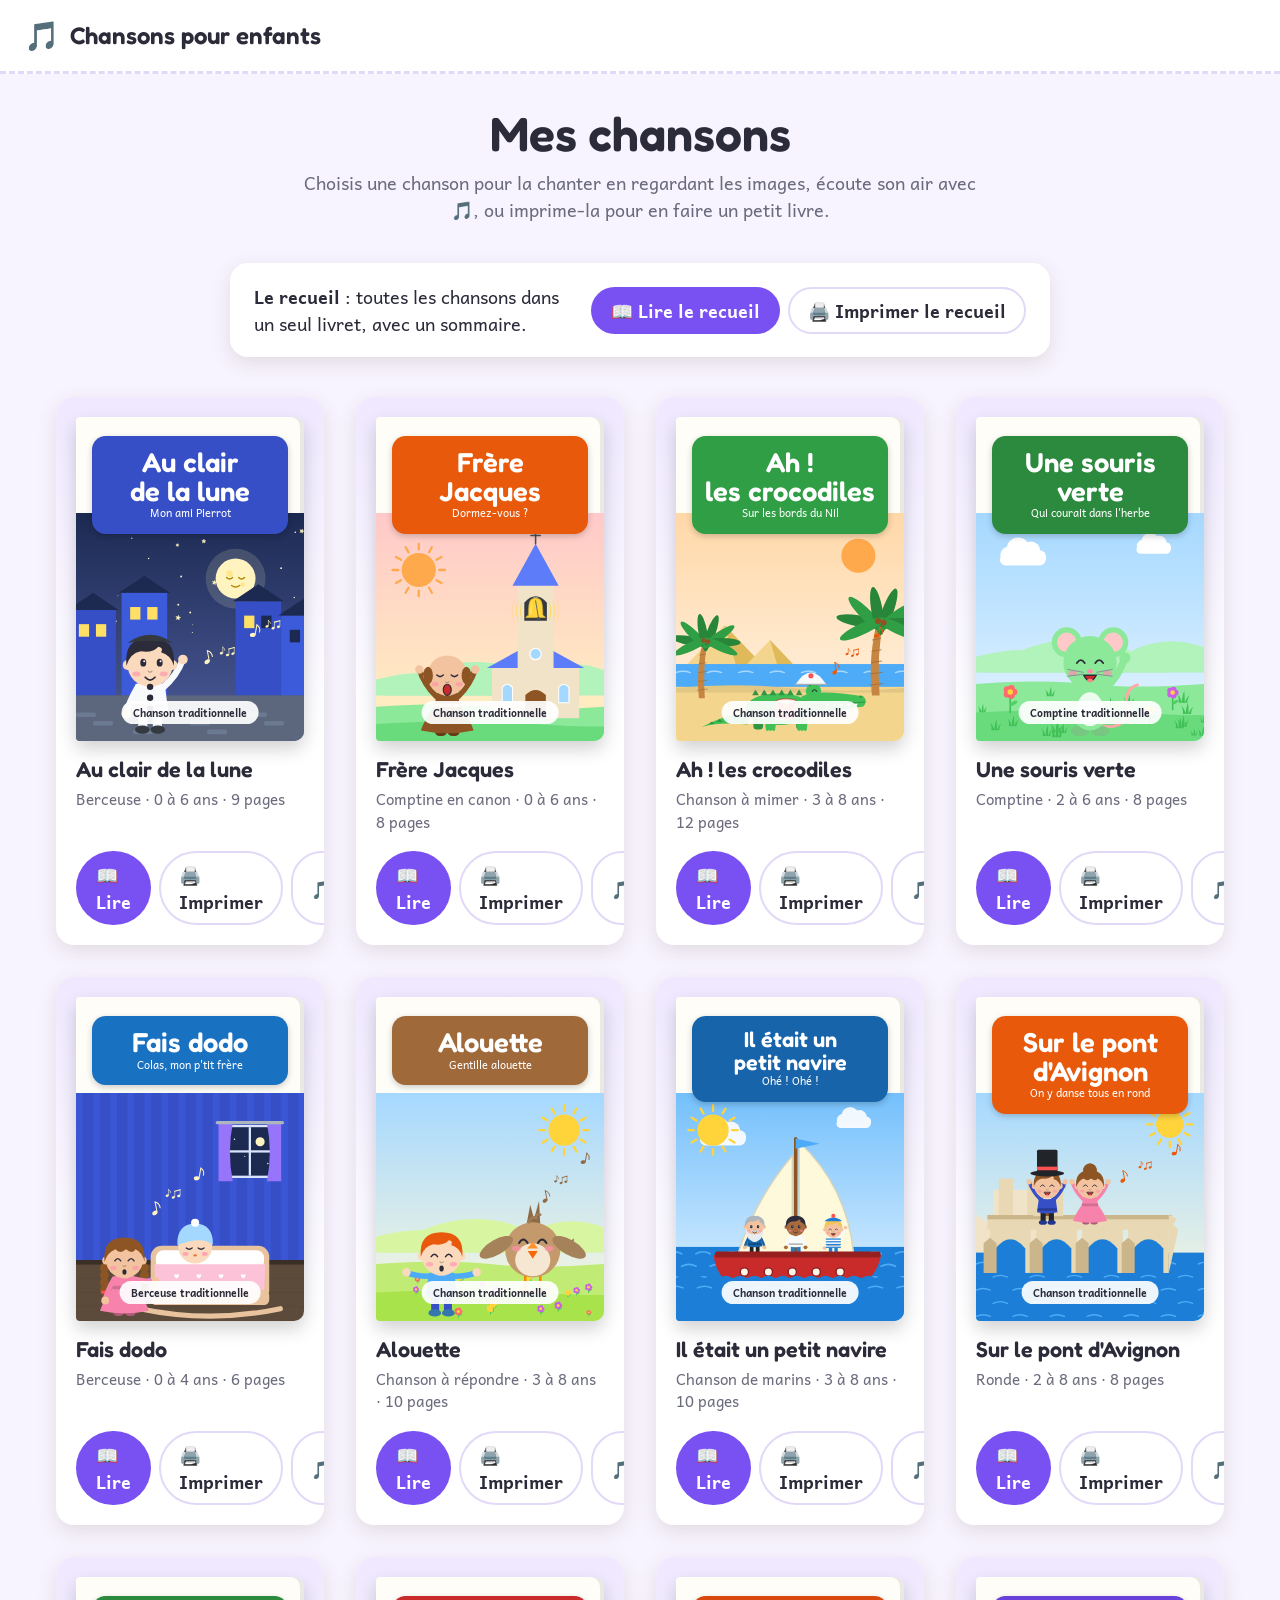
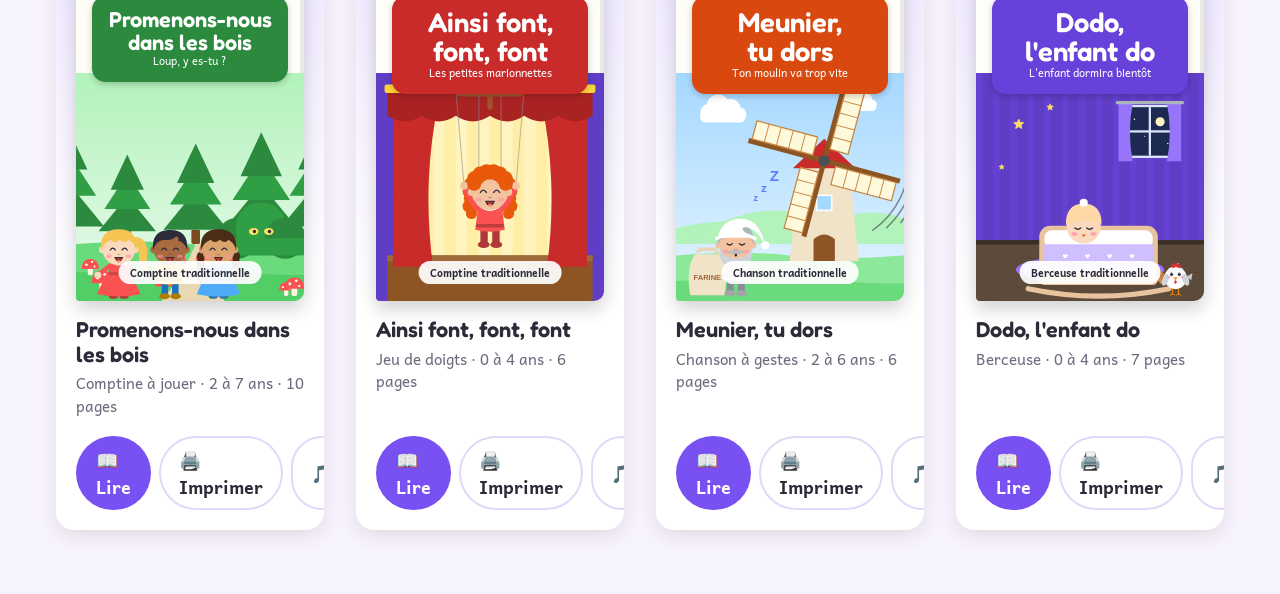
==== index.html @ 03549ecc "Premier recueil de chansons enfantines illustrées Douze chansons et berceuses traditionnelles (Au cl" ====
<!DOCTYPE html>
<html lang="fr">
<head>
  <meta charset="utf-8">
  <meta name="viewport" content="width=device-width, initial-scale=1">
  <title>Chansons pour enfants</title>
  <meta name="description" content="Des chansons enfantines et berceuses illustrées, à lire, écouter et imprimer.">
  <link rel="icon" href="icones/icone.svg" type="image/svg+xml">
  <link rel="apple-touch-icon" href="icones/apple-touch-icon.png">
  <link rel="manifest" href="manifest.webmanifest">
  <meta name="theme-color" content="#7950f2">
  <meta name="mobile-web-app-capable" content="yes">
  <meta name="apple-mobile-web-app-title" content="Chansons">
  <meta name="apple-mobile-web-app-status-bar-style" content="default">
  <link rel="stylesheet" href="css/site.css">
  <link rel="stylesheet" href="css/pages.css">
</head>
<body>
  <header class="entete">
    <a class="entete__logo" href="index.html"><span aria-hidden="true">🎵</span> Chansons pour enfants</a>
    <div class="entete__actions">
      <button class="bouton bouton--secondaire" id="installer" type="button" hidden>📲 Installer l'application</button>
    </div>
  </header>

  <main class="contenu">
    <section class="intro">
      <h1>Mes chansons</h1>
      <p>Choisis une chanson pour la chanter en regardant les images, écoute son air avec 🎵, ou imprime-la pour en faire un petit livre.</p>
    </section>

    <section class="recueil">
      <p><strong>Le recueil</strong> : toutes les chansons dans un seul livret, avec un sommaire.</p>
      <div class="recueil__actions">
        <a class="bouton" href="lire.html?recueil">📖 Lire le recueil</a>
        <a class="bouton bouton--secondaire" href="imprimer.html?recueil">🖨️ Imprimer le recueil</a>
      </div>
    </section>

    <section id="etageres" class="etageres" aria-live="polite">
      <p class="message">Chargement des chansons…</p>
    </section>
  </main>

  <script src="chansons/catalogue.js"></script>
  <script src="js/chansons.js"></script>
  <script src="js/melodie.js"></script>
  <script src="js/bibliotheque.js"></script>
  <script src="js/pwa.js"></script>
</body>
</html>
---- css/site.css ----
/* Interface du site (bibliothèque, lecteur, impression). */

:root {
  --fond: #f8f4ff;
  --surface: #ffffff;
  --encre: #2b2b3a;
  --doux: #6b6b7e;
  --accent: #7950f2;
  --accent-fonce: #6741d9;
  --bleu: #3a7bd5;
  --bord: #e2d8f7;
  --ombre: 0 6px 20px rgb(60 40 10 / 0.12);
  --rayon: 18px;
  color-scheme: light;
}

* {
  box-sizing: border-box;
}

[hidden] {
  display: none !important;
}

html,
body {
  margin: 0;
}

body {
  min-height: 100vh;
  background: var(--fond);
  color: var(--encre);
  font-family: "Andika", system-ui, sans-serif;
  font-size: 18px;
  line-height: 1.5;
}

h1,
h2,
h3 {
  font-family: "Fredoka", system-ui, sans-serif;
  font-weight: 600;
  line-height: 1.15;
}

a {
  color: var(--bleu);
}

/* --- En-tête ----------------------------------------------------------- */

.entete {
  display: flex;
  align-items: center;
  gap: 16px;
  flex-wrap: wrap;
  padding: 14px 24px;
  background: var(--surface);
  border-bottom: 3px dashed var(--bord);
}

.entete__logo {
  display: flex;
  align-items: center;
  gap: 10px;
  color: var(--encre);
  text-decoration: none;
  font-family: "Fredoka", system-ui, sans-serif;
  font-size: 1.5rem;
  font-weight: 600;
}

.entete__logo span {
  font-size: 1.8rem;
}

.entete__titre {
  flex: 1;
  margin: 0;
  font-size: 1.2rem;
  color: var(--doux);
  overflow: hidden;
  text-overflow: ellipsis;
  white-space: nowrap;
}

.entete__actions {
  display: flex;
  gap: 8px;
  flex-wrap: wrap;
  margin-left: auto;
}

/* --- Boutons ----------------------------------------------------------- */

.bouton {
  display: inline-flex;
  align-items: center;
  justify-content: center;
  gap: 8px;
  min-height: 44px;
  padding: 8px 18px;
  border: 2px solid transparent;
  border-radius: 999px;
  background: var(--accent);
  color: #fff;
  font: inherit;
  font-weight: 700;
  text-decoration: none;
  cursor: pointer;
  transition: transform 0.1s, background 0.15s;
}

.bouton:hover {
  background: var(--accent-fonce);
}

.bouton:active {
  transform: scale(0.97);
}

.bouton:focus-visible {
  outline: 3px solid var(--bleu);
  outline-offset: 2px;
}

.bouton--secondaire {
  background: var(--surface);
  border-color: var(--bord);
  color: var(--encre);
}

.bouton--secondaire:hover {
  background: #fff1dc;
}

.bouton--rond {
  width: 56px;
  height: 56px;
  padding: 0;
  font-size: 1.6rem;
}

.bouton[disabled] {
  opacity: 0.35;
  cursor: default;
  transform: none;
}

/* --- Bibliothèque ------------------------------------------------------ */

.contenu {
  max-width: 1200px;
  margin: 0 auto;
  padding: 32px 16px 64px;
}

.intro {
  max-width: 680px;
  margin: 0 auto 40px;
  text-align: center;
}

.intro h1 {
  margin: 0 0 8px;
  font-size: clamp(2rem, 5vw, 3rem);
}

.intro p {
  margin: 0;
  color: var(--doux);
}

.etageres {
  display: grid;
  grid-template-columns: repeat(auto-fill, minmax(240px, 1fr));
  gap: 32px;
}

.carte {
  display: flex;
  flex-direction: column;
  background: var(--surface);
  border-radius: var(--rayon);
  box-shadow: var(--ombre);
  overflow: hidden;
}

.carte__couverture {
  display: block;
  padding: 20px 20px 0;
  background: linear-gradient(#efe8ff, #fff);
}

.carte__couverture .page {
  width: 100%;
  aspect-ratio: 148 / 210;
  border-radius: 4px 10px 10px 4px;
  box-shadow: -4px 0 0 rgb(0 0 0 / 0.08) inset, 0 8px 18px rgb(0 0 0 / 0.18);
  transition: transform 0.2s;
}

.carte__couverture:hover .page {
  transform: rotate(-1.5deg) scale(1.02);
}

.carte__corps {
  display: flex;
  flex-direction: column;
  gap: 6px;
  flex: 1;
  padding: 16px 20px 20px;
}

.carte__corps h2 {
  margin: 0;
  font-size: 1.35rem;
}

.carte__meta {
  margin: 0;
  color: var(--doux);
  font-size: 0.95rem;
}

.carte__actions {
  display: flex;
  gap: 8px;
  margin-top: auto;
  padding-top: 12px;
}

.carte__actions .bouton {
  flex: 1;
}

.message {
  padding: 24px;
  border-radius: var(--rayon);
  background: var(--surface);
  text-align: center;
  color: var(--doux);
}

.message--erreur {
  color: #b3261e;
}

/* --- Lecteur ----------------------------------------------------------- */

.lecteur {
  display: flex;
  flex-direction: column;
  height: 100vh;
  height: 100dvh;
  overflow: hidden;
}

.scene {
  position: relative;
  flex: 1;
  display: flex;
  align-items: center;
  justify-content: center;
  min-height: 0;
  padding: 16px;
}

.double-page {
  --hauteur: min(calc(100dvh - 190px), calc((100vw - 48px) * 210 / 148 / var(--nb, 1)));
  display: flex;
  filter: drop-shadow(0 10px 24px rgb(60 40 10 / 0.22));
  animation: apparition 0.3s ease-out;
}

.double-page .page {
  height: var(--hauteur);
  aspect-ratio: 148 / 210;
}

.double-page .page:first-child:not(:last-child) {
  border-radius: 10px 0 0 10px;
  box-shadow: inset -18px 0 22px -18px rgb(0 0 0 / 0.35);
}

.double-page .page:last-child:not(:first-child) {
  border-radius: 0 10px 10px 0;
  box-shadow: inset 18px 0 22px -18px rgb(0 0 0 / 0.35);
}

.double-page .page:only-child {
  border-radius: 10px;
}

@keyframes apparition {
  from {
    opacity: 0;
    transform: translateY(6px);
  }
}

.navigation {
  display: flex;
  align-items: center;
  justify-content: center;
  gap: 20px;
  padding: 8px 16px 20px;
}

.navigation__position {
  min-width: 120px;
  text-align: center;
  color: var(--doux);
  font-weight: 700;
}

/* --- Impression -------------------------------------------------------- */

.impression {
  display: grid;
  grid-template-columns: 340px 1fr;
  gap: 24px;
  max-width: 1400px;
  margin: 0 auto;
  padding: 24px 16px 64px;
}

.reglages {
  position: sticky;
  top: 16px;
  align-self: start;
  display: flex;
  flex-direction: column;
  gap: 18px;
  padding: 20px;
  background: var(--surface);
  border-radius: var(--rayon);
  box-shadow: var(--ombre);
}

.reglages h2 {
  margin: 0;
  font-size: 1.3rem;
}

.reglages fieldset {
  margin: 0;
  padding: 0;
  border: 0;
}

.reglages legend {
  margin-bottom: 6px;
  font-weight: 700;
}

.choix {
  display: flex;
  flex-wrap: wrap;
  gap: 6px;
}

.choix label {
  position: relative;
  flex: 1 1 auto;
}

.choix input {
  position: absolute;
  opacity: 0;
}

.choix span {
  display: block;
  padding: 8px 12px;
  border: 2px solid var(--bord);
  border-radius: 12px;
  text-align: center;
  font-size: 0.95rem;
  cursor: pointer;
}

.choix input:checked + span {
  border-color: var(--accent);
  background: #fff1ea;
  font-weight: 700;
}

.choix input:focus-visible + span {
  outline: 3px solid var(--bleu);
  outline-offset: 2px;
}

.case {
  display: flex;
  gap: 8px;
  align-items: flex-start;
  font-size: 0.95rem;
}

.case input {
  margin-top: 5px;
}

.aide {
  margin: 0;
  padding: 14px 16px;
  border-radius: 12px;
  background: #eef5ff;
  font-size: 0.9rem;
}

.aide ol,
.aide ul {
  margin: 6px 0 0;
  padding-left: 20px;
}

.aide strong {
  display: block;
}

.apercu {
  display: flex;
  flex-direction: column;
  align-items: center;
  gap: 28px;
  min-width: 0;
}

/* Prend toute la largeur : impression.js la mesure pour réduire les feuilles. */
.apercu__feuilles {
  display: flex;
  flex-direction: column;
  align-items: center;
  align-self: stretch;
  gap: 28px;
  min-width: 0;
}

.apercu__resume {
  margin: 0;
  color: var(--doux);
  text-align: center;
}

.feuille-bloc {
  display: flex;
  flex-direction: column;
  align-items: center;
  gap: 8px;
}

.feuille-bloc__etiquette {
  color: var(--doux);
  font-size: 0.9rem;
  font-weight: 700;
}

/* La feuille est dimensionnée en millimètres ; à l'écran on la réduit. */
.feuille {
  display: flex;
  width: var(--l);
  height: var(--h);
  padding: var(--marge);
  background: #fff;
  box-shadow: var(--ombre);
  zoom: var(--echelle, 1);
}

.feuille .page {
  flex: 1 1 0;
  min-width: 0;
  height: 100%;
}

.feuille--livret .page + .page {
  border-left: 0.2mm dashed rgb(0 0 0 / 0.12);
}

@media (max-width: 860px) {
  .impression {
    grid-template-columns: 1fr;
  }

  .reglages {
    position: static;
  }

  .entete__titre {
    display: none;
  }
}

@media (max-width: 520px) {
  .entete {
    padding: 12px 16px;
  }

  .navigation {
    gap: 12px;
  }

  .bouton--rond {
    width: 48px;
    height: 48px;
  }
}

/* --- Sortie papier ----------------------------------------------------- */

@media print {
  body {
    background: #fff;
  }

  .ecran-seulement,
  .entete,
  .reglages,
  .apercu__resume,
  .feuille-bloc__etiquette {
    display: none !important;
  }

  .impression,
  .apercu,
  .apercu__feuilles,
  .feuille-bloc {
    display: block;
    margin: 0;
    padding: 0;
    gap: 0;
  }

  .feuille {
    zoom: 1;
    box-shadow: none;
    break-after: page;
    page-break-after: always;
  }

  .feuille-bloc:last-child .feuille {
    break-after: auto;
    page-break-after: auto;
  }

  .feuille--livret .page + .page {
    border-left: 0;
  }
}

/* --- Chansons ---------------------------------------------------------- */

.carte__actions .carte__air {
  flex: 0 0 auto;
  min-width: 48px;
}

.recueil {
  display: flex;
  flex-wrap: wrap;
  align-items: center;
  justify-content: center;
  gap: 12px 24px;
  max-width: 820px;
  margin: 0 auto 40px;
  padding: 20px 24px;
  border-radius: var(--rayon);
  background: var(--surface);
  box-shadow: var(--ombre);
}

.recueil p {
  margin: 0;
  flex: 1 1 280px;
}

.recueil__actions {
  display: flex;
  gap: 8px;
  flex-wrap: wrap;
}
---- css/pages.css ----
/*
 * Apparence des pages d'un livre.
 *
 * Une page prend la taille que lui donne son parent (écran ou feuille).
 * Tout est exprimé en unités de conteneur : 1cqw = 1 % de la largeur de la
 * page, 1cqh = 1 % de sa hauteur. Le rendu est donc identique à l'écran et
 * à l'impression, quel que soit le format du papier.
 */

/* Polices hébergées avec le site (licence OFL, voir polices/) : aucune requête
   vers un service externe, et disponibles hors ligne dès l'installation. */
@font-face {
  font-family: "Andika";
  font-style: normal;
  font-weight: 400;
  font-display: swap;
  src: url("../polices/andika-400.woff2") format("woff2");
}

@font-face {
  font-family: "Andika";
  font-style: normal;
  font-weight: 700;
  font-display: swap;
  src: url("../polices/andika-700.woff2") format("woff2");
}

/* Fredoka est une police variable : un seul fichier pour les graisses 500 et 600. */
@font-face {
  font-family: "Fredoka";
  font-style: normal;
  font-weight: 300 700;
  font-display: swap;
  src: url("../polices/fredoka.woff2") format("woff2");
}

.page {
  --couleur: #3a7bd5;
  --fond: #fffdf7;
  --encre: #2b2b3a;

  position: relative;
  container-type: size;
  overflow: hidden;
  box-sizing: border-box;
  background: var(--fond);
  color: var(--encre);
  font-family: "Andika", "Comic Sans MS", "Trebuchet MS", system-ui, sans-serif;
  -webkit-print-color-adjust: exact;
  print-color-adjust: exact;
}

.page *,
.page *::before,
.page *::after {
  box-sizing: border-box;
}

.page p {
  margin: 0;
}

.page__image {
  display: block;
  width: 100%;
  height: 100%;
  /* Les scènes carrées doivent garder leurs personnages jusqu'aux bords. */
  object-fit: contain;
}

.page__texte {
  font-size: 5.2cqw;
  line-height: 1.4;
  text-wrap: pretty;
}

.page__texte p + p {
  margin-top: 0.55em;
}

.page__numero {
  position: absolute;
  bottom: 2.2cqh;
  left: 0;
  right: 0;
  text-align: center;
  font-size: 3.2cqw;
  opacity: 0.55;
}

.page__titre {
  margin: 0;
  font-family: "Fredoka", "Andika", system-ui, sans-serif;
  font-weight: 600;
  font-size: 11cqw;
  line-height: 1.05;
  text-wrap: balance;
}

.page__sous-titre {
  margin-top: 1.5cqw;
  font-size: 4.8cqw;
}

/* --- Illustration : image + texte ------------------------------------- */

.page--illustration {
  display: flex;
  flex-direction: column;
}

.page--illustration .page__cadre {
  /* Un texte long peut prendre de la place sans sortir de la page. */
  flex: 0 1 63%;
  min-height: 0;
  overflow: hidden;
}

.page--illustration .page__texte {
  flex: 1;
  display: flex;
  flex-direction: column;
  justify-content: center;
  padding: 3cqw 9cqw 8cqh;
  text-align: center;
}

.page--image-bas {
  flex-direction: column-reverse;
}

.page--image-bas .page__texte {
  padding: 8cqh 9cqw 3cqw;
}

/* Image sur toute la page, texte dans une bulle. */
.page--pleine-page .page__cadre {
  position: absolute;
  inset: 0;
}

.page--pleine-page .page__image {
  object-position: center top;
}

.page--pleine-page .page__texte {
  position: absolute;
  left: 6cqw;
  right: 6cqw;
  bottom: 7cqh;
  flex: none;
  display: block;
  padding: 4cqw 5cqw;
  border-radius: 5cqw;
  background: rgb(255 255 255 / 0.9);
  box-shadow: 0 0.6cqw 2cqw rgb(0 0 0 / 0.15);
}

.page--pleine-page.page--texte-haut .page__texte {
  bottom: auto;
  top: 6cqh;
}

.page--pleine-page .page__numero {
  bottom: 1.5cqh;
  color: #fff;
  opacity: 0.85;
  text-shadow: 0 0 1cqw rgb(0 0 0 / 0.6);
}

/* --- Couverture -------------------------------------------------------- */

.page--couverture .page__cadre {
  position: absolute;
  inset: 0;
}

.page--couverture .page__image {
  object-position: center bottom;
}

.page--couverture .page__titre-bloc {
  position: absolute;
  top: 6cqh;
  left: 7cqw;
  right: 7cqw;
  padding: 5cqw 5cqw 5.5cqw;
  border-radius: 6cqw;
  background: var(--couleur);
  color: #fff;
  text-align: center;
  box-shadow: 0 1cqw 3cqw rgb(0 0 0 / 0.2);
}

.page--couverture .page__titre {
  font-size: 12cqw;
}

.page--couverture .page__titre--long {
  font-size: 9.5cqw;
}

.page--couverture .page__auteur {
  position: absolute;
  bottom: 5cqh;
  left: 50%;
  transform: translateX(-50%);
  padding: 1.6cqw 5cqw;
  border-radius: 99cqw;
  background: rgb(255 255 255 / 0.92);
  font-size: 4.6cqw;
  font-weight: 700;
  white-space: nowrap;
}

/* --- Pages centrées (titre, texte, quatrième) ---------------------------
   Les unités cqw/cqh ne s'appliquent qu'aux descendants de la page : le
   contenu est donc placé dans un enfant, jamais en padding sur .page. */

.page__contenu {
  position: absolute;
  inset: 0;
  display: flex;
  flex-direction: column;
  align-items: center;
  justify-content: center;
  text-align: center;
}

/* --- Page de titre ----------------------------------------------------- */

.page--titre .page__contenu {
  padding: 10cqh 10cqw;
}

.page--titre .page__titre {
  color: var(--couleur);
}

.page__vignette {
  width: 70%;
  height: 32cqh;
  margin: 5cqh 0;
}

.page__vignette .page__image {
  object-fit: contain;
}

.page__credits {
  font-size: 4.2cqw;
  line-height: 1.5;
}

.page__dedicace {
  margin-top: 6cqh;
  font-size: 4cqw;
  font-style: italic;
  opacity: 0.8;
}

/* --- Page de texte seul ------------------------------------------------ */

.page--texte .page__contenu {
  padding: 10cqh 10cqw;
}

.page--texte .page__texte {
  font-family: "Fredoka", "Andika", system-ui, sans-serif;
  font-size: 8cqw;
  color: var(--couleur);
}

/* --- Quatrième de couverture ------------------------------------------ */

.page--quatrieme {
  background: var(--couleur);
  color: #fff;
}

.page--quatrieme .page__contenu {
  padding: 10cqh 11cqw 14cqh;
}

.page--quatrieme .page__vignette {
  width: 55%;
  height: 24cqh;
  margin: 0 0 6cqh;
}

.page--quatrieme .page__texte {
  font-size: 5cqw;
}

.page__pied {
  position: absolute;
  bottom: 6cqh;
  left: 0;
  right: 0;
  display: flex;
  justify-content: center;
}

.page__age {
  padding: 1.4cqw 4.5cqw;
  border-radius: 99cqw;
  background: #fff;
  color: var(--couleur);
  font-size: 4cqw;
  font-weight: 700;
}

/* --- Chansons : vers et refrain ---------------------------------------- */

.page--refrain .page__texte {
  font-style: italic;
  color: var(--couleur);
}

/* --- Sommaire du recueil ----------------------------------------------- */

.page--sommaire .page__contenu {
  justify-content: flex-start;
  padding: 12cqh 11cqw 8cqh;
}

.page--sommaire .page__titre {
  margin-bottom: 5cqh;
  color: var(--couleur);
}

.page__sommaire {
  width: 100%;
  margin: 0;
  padding: 0;
  list-style: none;
  font-size: 4.6cqw;
  line-height: 1.25;
  text-align: left;
}

.page__sommaire li {
  display: flex;
  align-items: baseline;
  gap: 1.5cqw;
  margin-bottom: 1.6cqh;
}

.page__sommaire-points {
  flex: 1;
  border-bottom: 0.5cqw dotted currentColor;
  opacity: 0.4;
}

.page__sommaire-numero {
  font-weight: 700;
  color: var(--couleur);
}

/* --- Paroles complètes d'une chanson (recueil) ------------------------- */

.page--paroles {
  display: flex;
  flex-direction: column;
}

.page__paroles-entete {
  display: flex;
  align-items: center;
  gap: 4cqw;
  padding: 6cqh 8cqw 2cqh;
}

.page__paroles-vignette {
  flex: 0 0 26cqw;
  height: 26cqw;
}

.page--paroles .page__titre {
  flex: 1;
  font-size: 8cqw;
  color: var(--couleur);
}

.page--paroles .page__paroles {
  flex: 1;
  min-height: 0;
  padding: 2cqh 8cqw 7cqh;
  font-size: 4.2cqw;
  line-height: 1.32;
}

.page--paroles .page__paroles p + p {
  margin-top: 0.7em;
}

.page--paroles-2col .page__paroles {
  columns: 2;
  column-gap: 5cqw;
  font-size: 3.3cqw;
}

.page--paroles-2col .page__paroles p {
  break-inside: avoid;
}
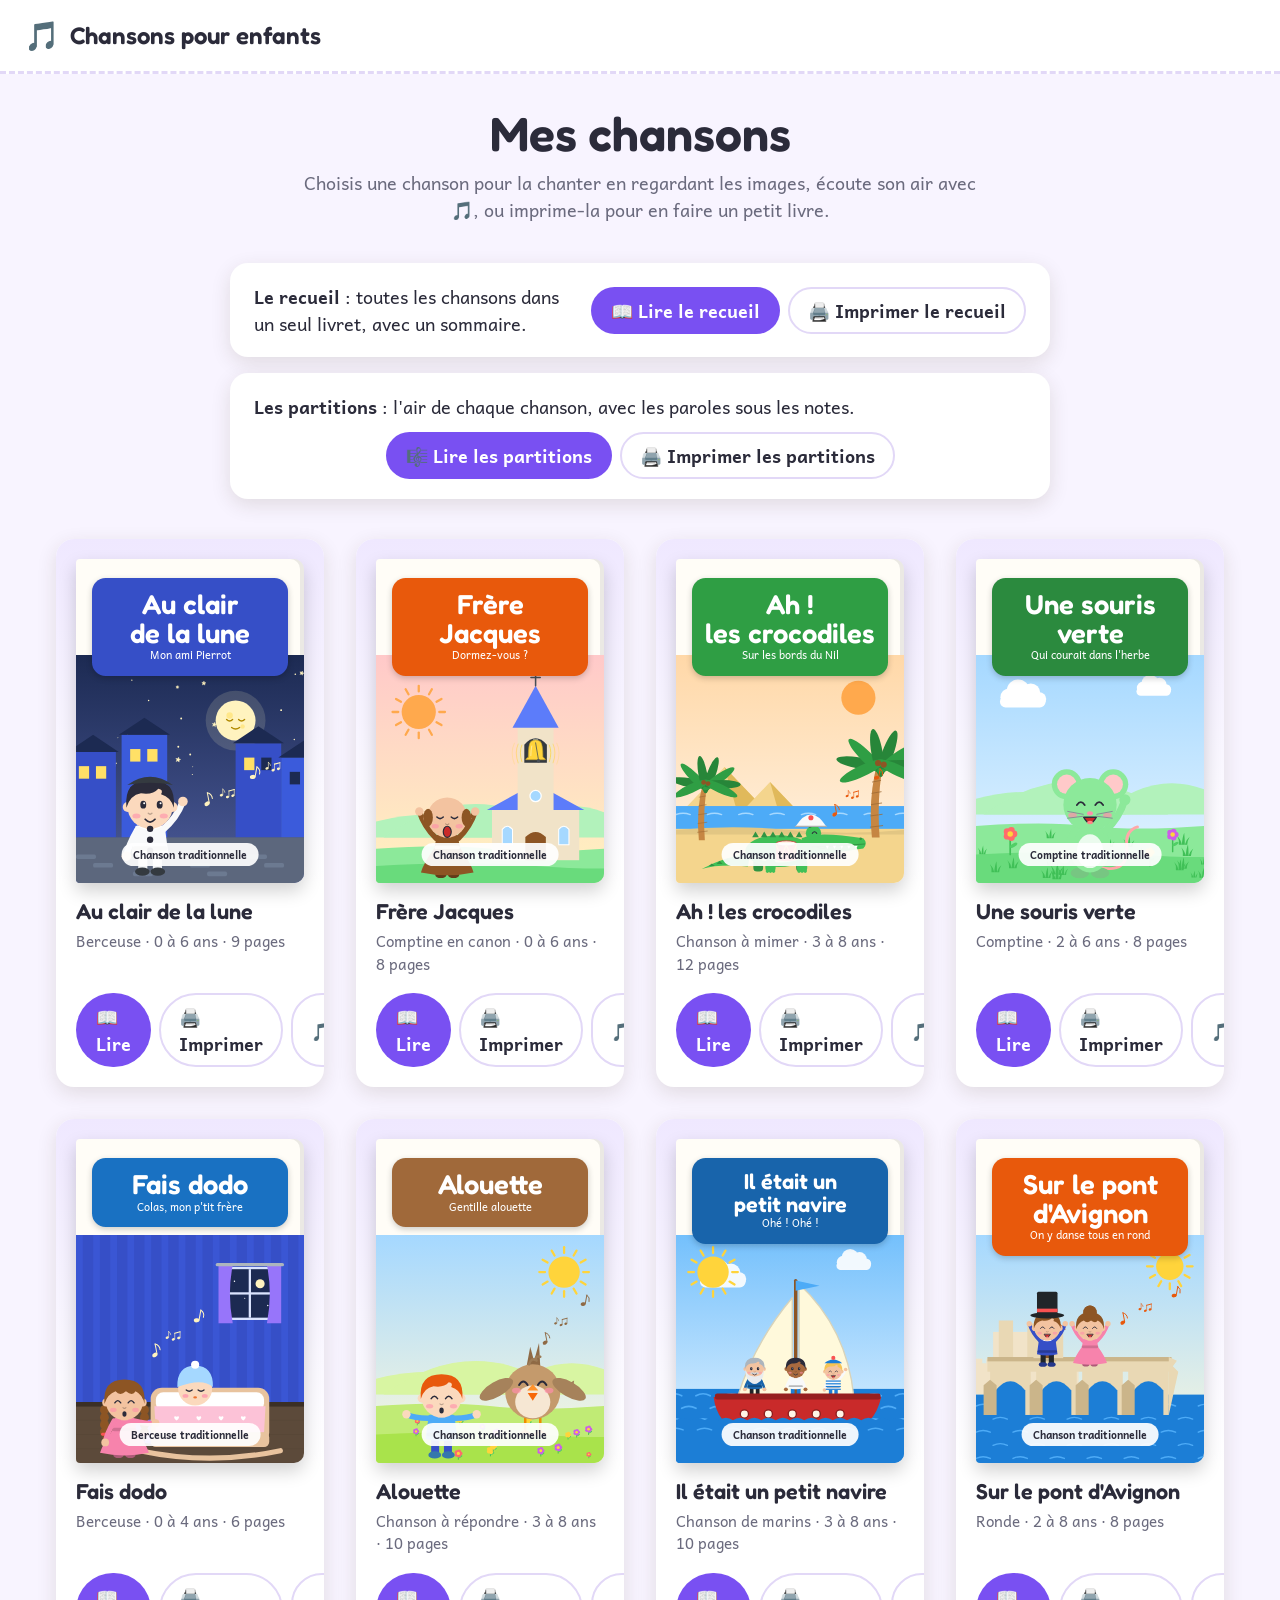
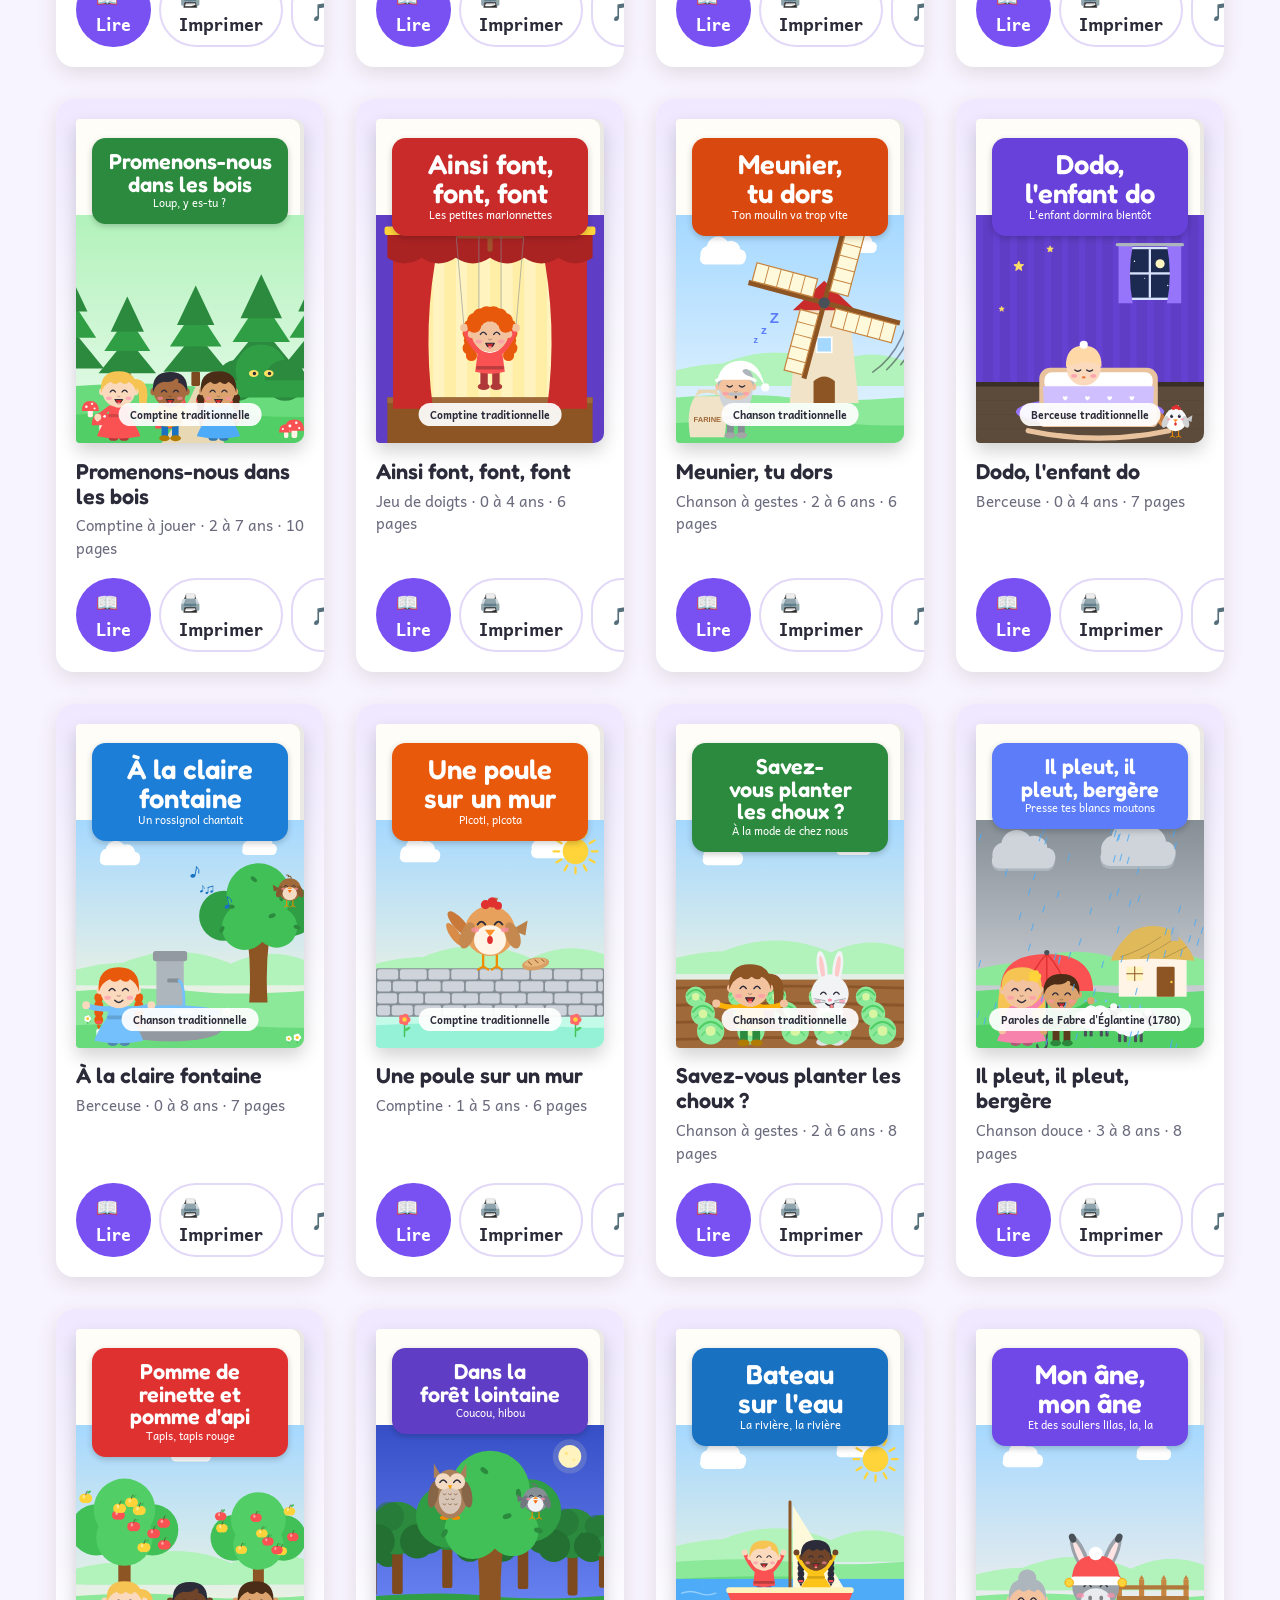
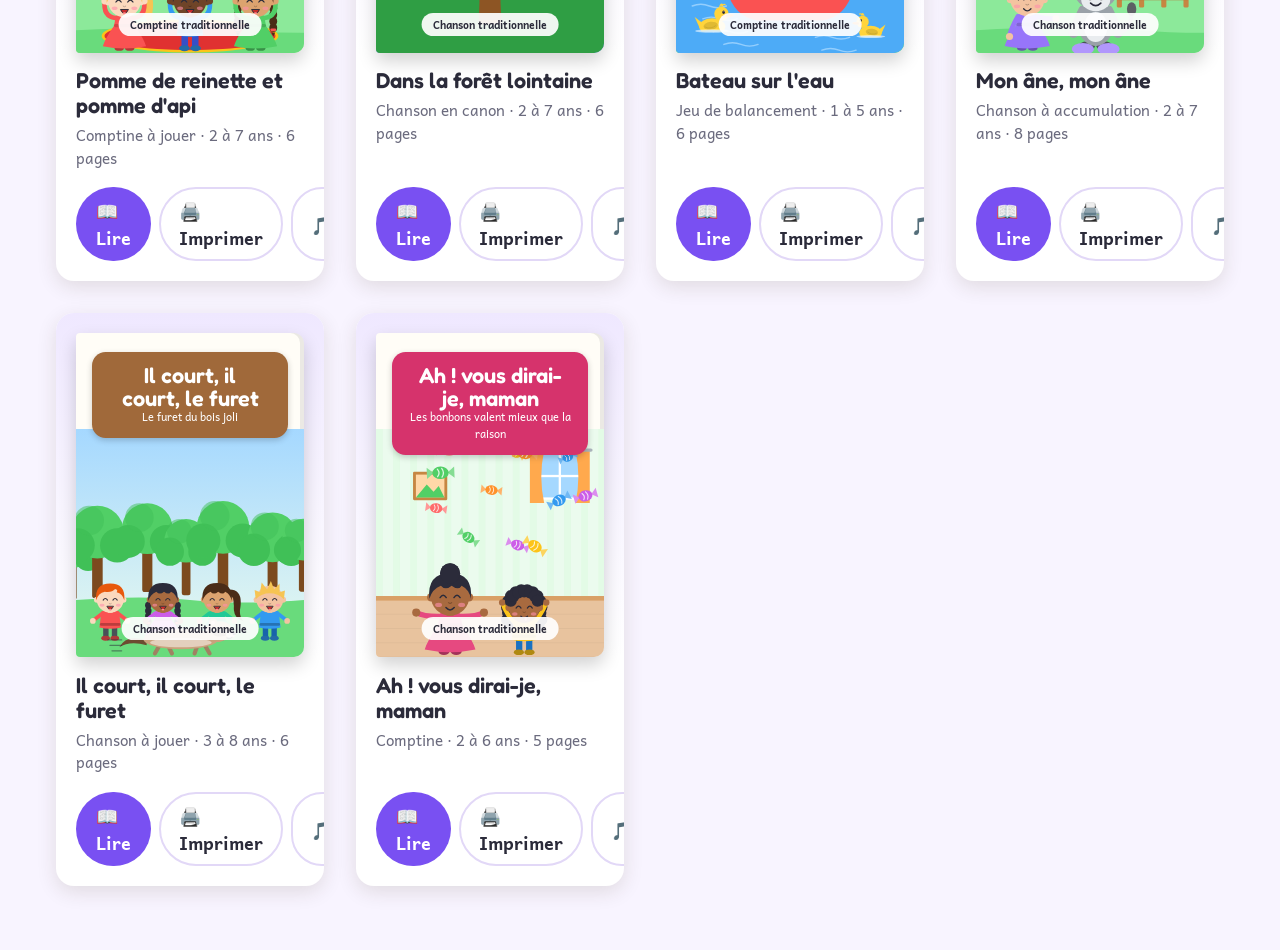
==== commit c8442851: "ajouter les partitions" ====
--- a/index.html
+++ b/index.html
@@ -37,6 +37,14 @@
       </div>
     </section>
 
+    <section class="recueil">
+      <p><strong>Les partitions</strong> : l'air de chaque chanson, avec les paroles sous les notes.</p>
+      <div class="recueil__actions">
+        <a class="bouton" href="lire.html?partitions">🎼 Lire les partitions</a>
+        <a class="bouton bouton--secondaire" href="imprimer.html?partitions">🖨️ Imprimer les partitions</a>
+      </div>
+    </section>
+
     <section id="etageres" class="etageres" aria-live="polite">
       <p class="message">Chargement des chansons…</p>
     </section>
--- a/css/site.css
+++ b/css/site.css
@@ -571,6 +571,11 @@
   box-shadow: var(--ombre);
 }
 
+/* Recueil et partitions l'un sous l'autre. */
+.recueil:has(+ .recueil) {
+  margin-bottom: 16px;
+}
+
 .recueil p {
   margin: 0;
   flex: 1 1 280px;
--- a/css/pages.css
+++ b/css/pages.css
@@ -346,6 +346,23 @@
   margin-bottom: 1.6cqh;
 }
 
+/* Beaucoup de chansons : un sommaire plus serré pour tenir sur la page. */
+.page--sommaire-long .page__contenu {
+  padding-top: 8cqh;
+}
+
+.page--sommaire-long .page__titre {
+  margin-bottom: 3cqh;
+}
+
+.page--sommaire-long .page__sommaire {
+  font-size: 3.3cqw;
+}
+
+.page--sommaire-long .page__sommaire li {
+  margin-bottom: 0.45cqh;
+}
+
 .page__sommaire-points {
   flex: 1;
   border-bottom: 0.5cqw dotted currentColor;
@@ -403,3 +420,48 @@
 .page--paroles-2col .page__paroles p {
   break-inside: avoid;
 }
+
+/* --- Partition d'une chanson (livret de partitions) --------------------- */
+
+.page--partition {
+  display: flex;
+  flex-direction: column;
+}
+
+.page__paroles-entete--suite {
+  padding-top: 5cqh;
+}
+
+.page__partition-titres {
+  flex: 1;
+}
+
+.page--partition .page__titre {
+  font-size: 8cqw;
+  color: var(--couleur);
+}
+
+.page__partition-credit {
+  margin-top: 0.3em;
+  font-size: 3.4cqw;
+  opacity: 0.7;
+}
+
+.page__partition {
+  flex: 1;
+  min-height: 0;
+  padding: 1cqh 5cqw 6cqh;
+  overflow: hidden;
+}
+
+/* Toute la largeur, mais réduite (sans déformation) si elle est trop haute. */
+.page__partition svg {
+  display: block;
+  width: 100%;
+  height: auto;
+  max-height: 100%;
+}
+
+.page__partition .abcjs-lyric {
+  font-family: "Andika", system-ui, sans-serif;
+}
